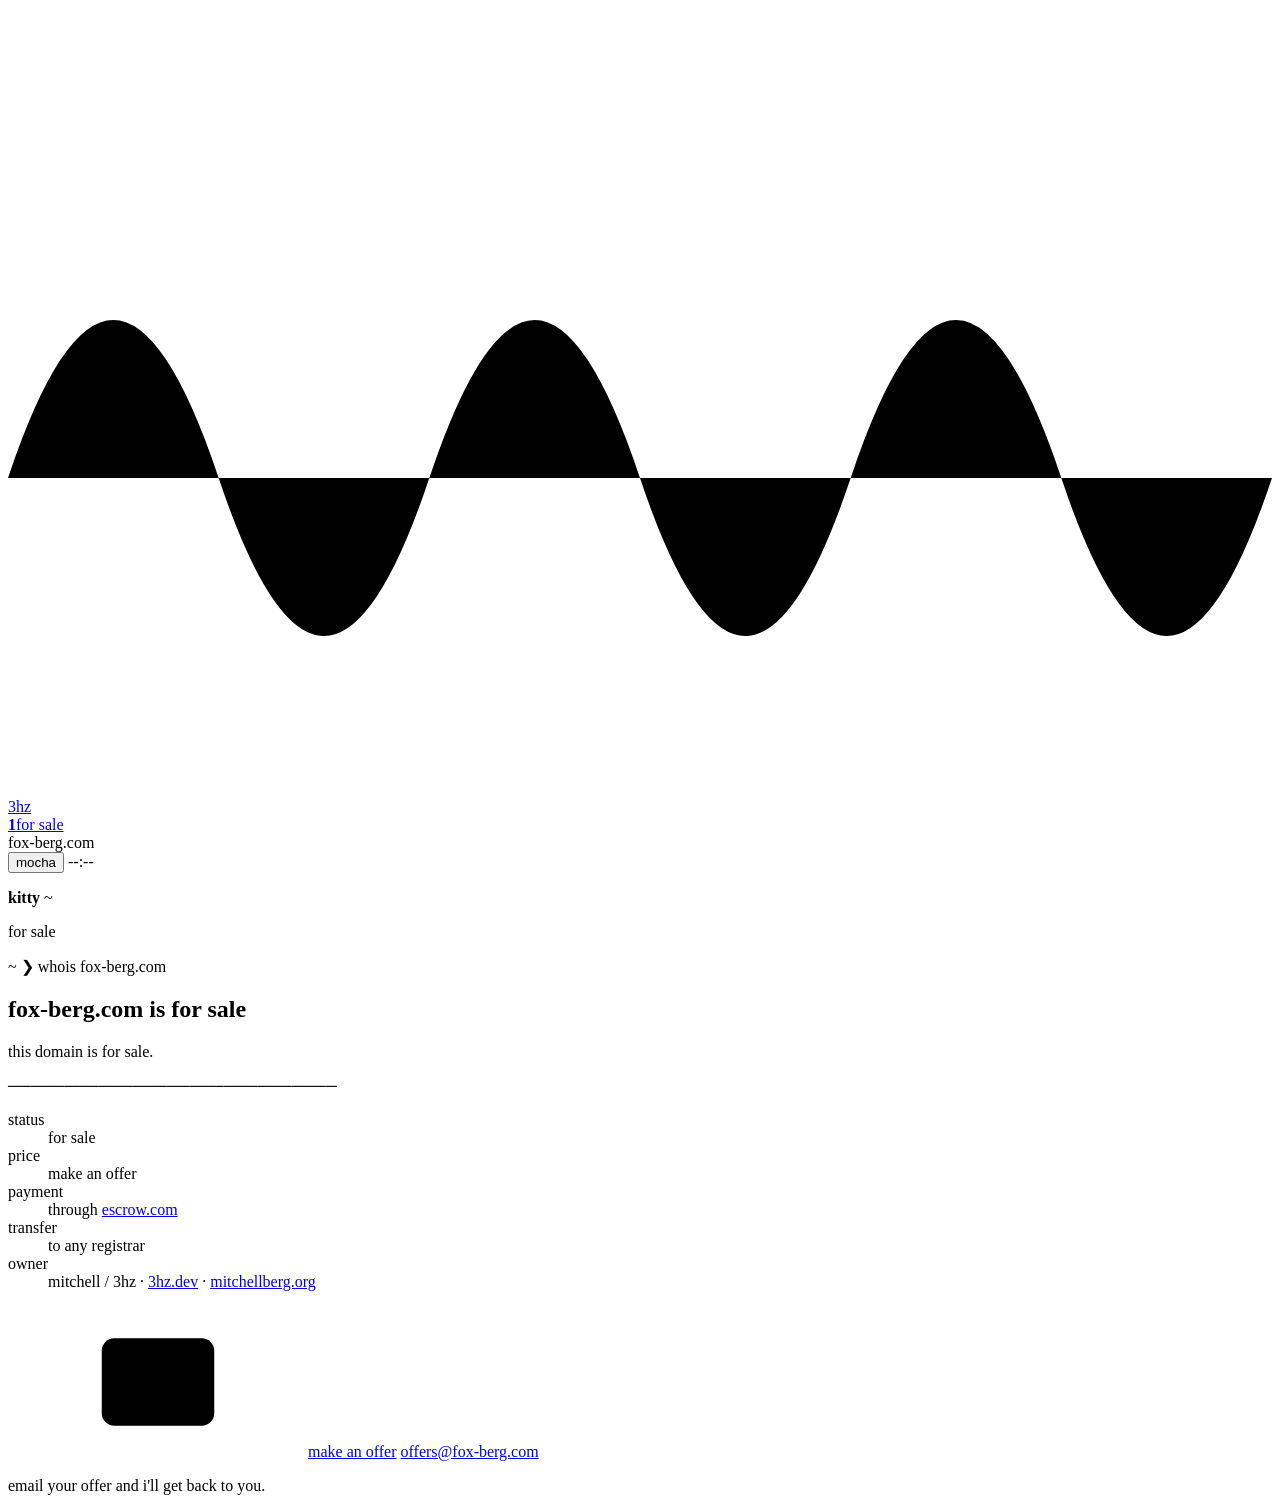
==== index.html @ fa97a782 "for-sale page" ====
<!DOCTYPE html>
<html lang="en">
<head>
  <meta charset="utf-8">
  <meta name="viewport" content="width=device-width, initial-scale=1">
  <title>fox-berg.com is for sale</title>
  <meta name="description" content="the domain fox-berg.com is for sale. make an offer.">
  <link rel="canonical" href="https://fox-berg.com/">
  <meta name="theme-color" content="#1e1e2e">
  <meta property="og:type" content="website">
  <meta property="og:site_name" content="fox-berg.com">
  <meta property="og:title" content="fox-berg.com is for sale">
  <meta property="og:description" content="the domain fox-berg.com is for sale. make an offer.">
  <meta property="og:image" content="https://fox-berg.com/assets/img/og.png">
  <meta property="og:image:width" content="1200">
  <meta property="og:image:height" content="630">
  <meta property="og:image:alt" content="a terminal window that says fox-berg.com, for sale, make an offer.">
  <meta property="og:url" content="https://fox-berg.com/">
  <meta name="twitter:card" content="summary_large_image">
  <meta name="twitter:title" content="fox-berg.com is for sale">
  <meta name="twitter:description" content="the domain fox-berg.com is for sale. make an offer.">
  <meta name="twitter:image" content="https://fox-berg.com/assets/img/og.png">
  <link rel="icon" href="/favicon.svg" type="image/svg+xml">
  <link rel="icon" href="/favicon-32.png" sizes="32x32" type="image/png">
  <link rel="apple-touch-icon" href="/apple-touch-icon.png">
  <link rel="preload" href="/assets/fonts/iosevka-400-normal.woff2" as="font" type="font/woff2" crossorigin>
  <link rel="preload" href="/assets/fonts/iosevka-700-normal.woff2" as="font" type="font/woff2" crossorigin>
  <link rel="stylesheet" href="/assets/css/style.css">
  <!-- pick the flavor before first paint: your saved pick, else latte if the system is light, else mocha -->
  <script>
    (function () {
      var f;
      try { f = localStorage.getItem('flavor'); } catch (e) {}
      if (!f && window.matchMedia && matchMedia('(prefers-color-scheme: light)').matches) f = 'latte';
      if (f) document.documentElement.dataset.flavor = f;
    })();
  </script>
</head>
<body>

<svg width="0" height="0" style="position:absolute" aria-hidden="true">
  <symbol id="i-mail" viewBox="0 0 24 24"><path d="M3 7a2 2 0 0 1 2 -2h14a2 2 0 0 1 2 2v10a2 2 0 0 1 -2 2h-14a2 2 0 0 1 -2 -2v-10z"/><path d="M3 7l9 6l9 -6"/></symbol>
</svg>

<canvas id="wall" aria-hidden="true"></canvas>

<header class="bar">
  <a class="bar-logo" href="https://3hz.dev" aria-label="3hz.dev, the owner's site">
    <svg viewBox="0 0 24 12" aria-hidden="true"><path d="M0 6 Q2 0 4 6 T8 6 T12 6 T16 6 T20 6 T24 6"/></svg>
    <span>3hz</span>
  </a>
  <nav class="ws" aria-label="this page">
    <a href="/" aria-current="page"><b>1</b><span>for sale</span></a>
  </nav>
  <div class="bar-title" aria-hidden="true">fox-berg.com</div>
  <div class="bar-mods">
    <button class="mod mod-flavor" id="flavor" type="button" title="switch catppuccin flavor (t)">
      <span class="swatch" aria-hidden="true"></span><span id="flavor-name">mocha</span>
    </button>
    <span class="mod mod-clock" title="my local time (chicago)"><time id="clock">--:--</time></span>
  </div>
</header>

<main class="sale">
  <section class="win" aria-labelledby="t-sale">
    <header class="win-bar"><p class="win-title" aria-hidden="true"><b>kitty</b> ~</p><span class="win-meta">for sale</span></header>
    <div class="win-body">
      <p class="cmd" aria-hidden="true"><span class="p-dir">~</span> <span class="p-arrow">❯</span> whois fox-berg.com</p>
      <h1 class="sale-name" id="t-sale">fox-berg<span class="tld">.com</span><span class="sr-only"> is for sale</span></h1>
      <p class="sale-intro">this domain is for sale.</p>
      <div class="sale-rule" aria-hidden="true">─────────────────────────────</div>
      <dl class="sale-info">
        <div><dt>status</dt><dd class="on">for sale</dd></div>
        <div><dt>price</dt><dd>make an offer</dd></div>
        <div><dt>payment</dt><dd>through <a href="https://www.escrow.com">escrow.com</a></dd></div>
        <div><dt>transfer</dt><dd>to any registrar</dd></div>
        <div><dt>owner</dt><dd>mitchell / 3hz · <a href="https://3hz.dev">3hz.dev</a> · <a href="https://mitchellberg.org">mitchellberg.org</a></dd></div>
      </dl>
      <div class="sale-cta">
        <a class="btn" href="mailto:offers@fox-berg.com?subject=offer%20for%20fox-berg.com"><svg class="ic" aria-hidden="true"><use href="#i-mail"/></svg>make an offer</a>
        <a class="sale-mail" href="mailto:offers@fox-berg.com?subject=offer%20for%20fox-berg.com">offers@fox-berg.com</a>
      </div>
      <p class="sale-note">email your offer and i'll get back to you.</p>
    </div>
  </section>
</main>

<script src="/assets/js/main.js" defer></script>
</body>
</html>
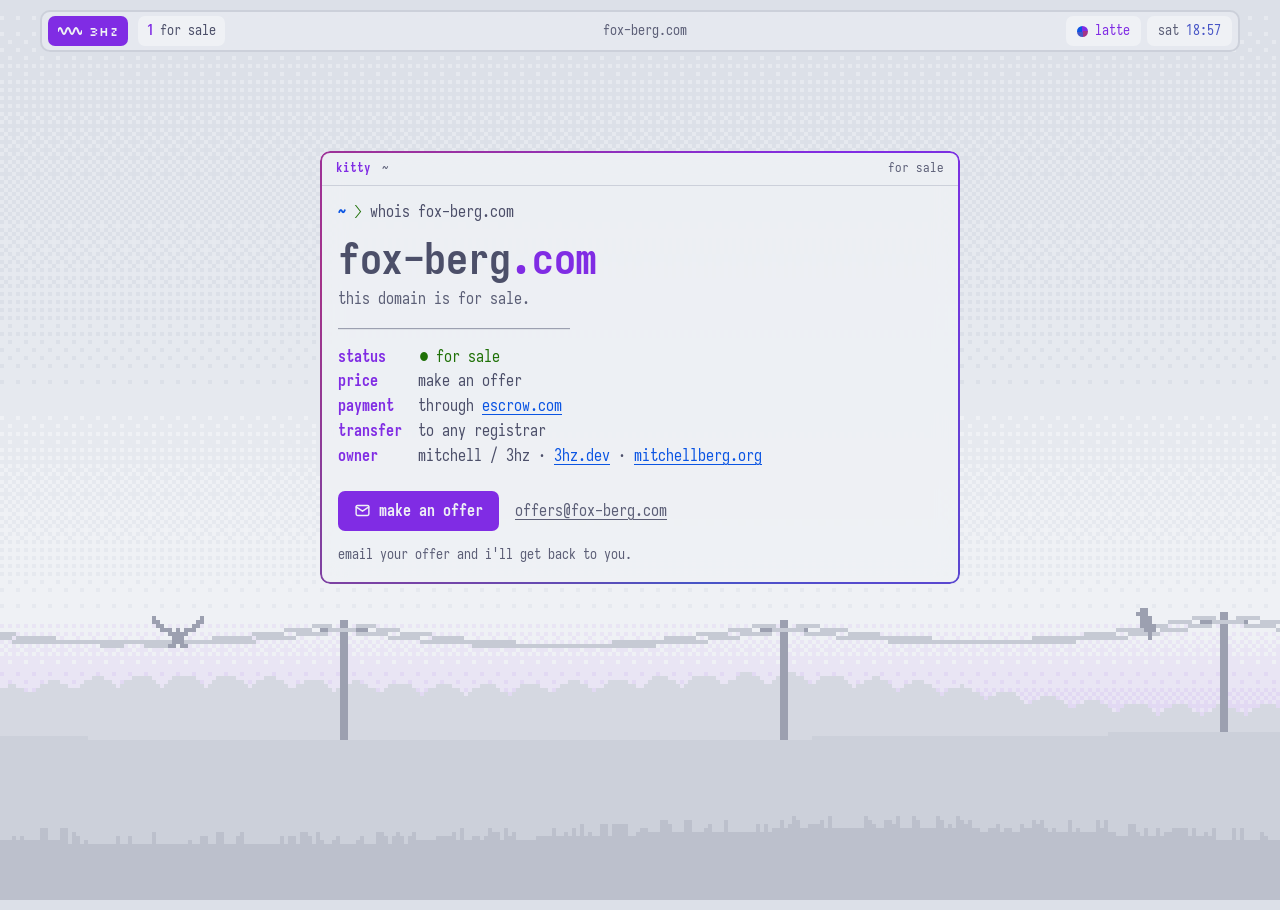
==== commit 55f2bcc4: "cloudflare web analytics" ====
--- a/index.html
+++ b/index.html
@@ -86,5 +86,6 @@
 </main>
 
 <script src="/assets/js/main.js" defer></script>
+<!-- Cloudflare Web Analytics: no cookies, just counts real visits --><script type='module' src='https://static.cloudflareinsights.com/beacon.min.js' data-cf-beacon='{"token": "6ed007b1c5c443219ea391eb0ec43e58"}'></script><!-- End Cloudflare Web Analytics -->
 </body>
 </html>
--- a/assets/css/style.css
+++ b/assets/css/style.css
@@ -0,0 +1,274 @@
+/* fox-berg.com
+   the for-sale page. same catppuccin windows as 3hz.dev, mitchellberg.org and naftaliro.dev.
+   colors: https://catppuccin.com/palette  (latte if your system is light, mocha otherwise) */
+
+@font-face { font-family: "Iosevka"; src: url("../fonts/iosevka-400-normal.woff2") format("woff2"); font-weight: 400; font-style: normal; font-display: swap; }
+@font-face { font-family: "Iosevka"; src: url("../fonts/iosevka-700-normal.woff2") format("woff2"); font-weight: 700; font-style: normal; font-display: swap; }
+@font-face { font-family: "Silkscreen"; src: url("../fonts/silkscreen-400.woff2") format("woff2"); font-weight: 400; font-style: normal; font-display: swap; }
+
+/* ── palettes ─────────────────────────────────────────── */
+
+:root, [data-flavor="mocha"] {
+  --rosewater:#f5e0dc; --flamingo:#f2cdcd; --pink:#f5c2e7; --mauve:#cba6f7; --red:#f38ba8; --maroon:#eba0ac;
+  --peach:#fab387; --yellow:#f9e2af; --green:#a6e3a1; --teal:#94e2d5; --sky:#89dceb; --sapphire:#74c7ec;
+  --blue:#89b4fa; --lavender:#b4befe; --text:#cdd6f4; --subtext1:#bac2de; --subtext0:#a6adc8;
+  --overlay2:#9399b2; --overlay1:#7f849c; --overlay0:#6c7086; --surface2:#585b70; --surface1:#45475a;
+  --surface0:#313244; --base:#1e1e2e; --mantle:#181825; --crust:#11111b;
+  color-scheme: dark;
+}
+[data-flavor="macchiato"] {
+  --rosewater:#f4dbd6; --flamingo:#f0c6c6; --pink:#f5bde6; --mauve:#c6a0f6; --red:#ed8796; --maroon:#ee99a0;
+  --peach:#f5a97f; --yellow:#eed49f; --green:#a6da95; --teal:#8bd5ca; --sky:#91d7e3; --sapphire:#7dc4e4;
+  --blue:#8aadf4; --lavender:#b7bdf8; --text:#cad3f5; --subtext1:#b8c0e0; --subtext0:#a5adcb;
+  --overlay2:#939ab7; --overlay1:#8087a2; --overlay0:#6e738d; --surface2:#5b6078; --surface1:#494d64;
+  --surface0:#363a4f; --base:#24273a; --mantle:#1e2030; --crust:#181926;
+  color-scheme: dark;
+}
+[data-flavor="frappe"] {
+  --rosewater:#f2d5cf; --flamingo:#eebebe; --pink:#f4b8e4; --mauve:#ca9ee6; --red:#e78284; --maroon:#ea999c;
+  --peach:#ef9f76; --yellow:#e5c890; --green:#a6d189; --teal:#81c8be; --sky:#99d1db; --sapphire:#85c1dc;
+  --blue:#8caaee; --lavender:#babbf1; --text:#c6d0f5; --subtext1:#b5bfe2; --subtext0:#a5adce;
+  --overlay2:#949cbb; --overlay1:#838ba7; --overlay0:#737994; --surface2:#626880; --surface1:#51576d;
+  --surface0:#414559; --base:#303446; --mantle:#292c3c; --crust:#232634;
+  color-scheme: dark;
+}
+[data-flavor="latte"] {
+  /* same deal as 3hz: latte's accents pulled darker so small text stays readable */
+  --rosewater:#974b3c; /* #dc8a78 */ --flamingo:#a24346; /* #dd7878 */ --pink:#a33389;  /* #ea76cb */
+  --mauve:#802ce4;     /* #8839ef */ --red:#c20f35;      /* #d20f39 */ --maroon:#c01935; /* #e64553 */
+  --peach:#aa4005;     /* #fe640b */ --yellow:#8a5507;   /* #df8e1d */ --green:#1f7107;  /* #40a02b */
+  --teal:#056d73;      /* #179299 */ --sky:#046993;      /* #04a5e5 */ --sapphire:#076c7c; /* #209fb5 */
+  --blue:#0b55e3;      /* #1e66f5 */ --lavender:#4755c6; /* #7287fd */
+  --text:#4c4f69; --subtext1:#5c5f77; --subtext0:#5c5f77; /* #6c6f85 */
+  --overlay2:#7c7f93; --overlay1:#8c8fa1; --overlay0:#9ca0b0; --surface2:#acb0be; --surface1:#bcc0cc;
+  --surface0:#ccd0da; --base:#eff1f5; --mantle:#e6e9ef; --crust:#dce0e8;
+  color-scheme: light;
+}
+
+/* ── knobs ────────────────────────────────────────────── */
+
+:root {
+  --chrome: var(--overlay2);
+  --radius: 10px;
+  --border: 2px;
+  --win-bg: color-mix(in srgb, var(--base) 84%, transparent);
+  --bar-bg: color-mix(in srgb, var(--mantle) 88%, transparent);
+  --mono: "Iosevka", "JetBrains Mono", ui-monospace, "SFMono-Regular", Menlo, Consolas, monospace;
+  --pixel: "Silkscreen", var(--mono);
+  --dim: var(--subtext0);
+  --pill: color-mix(in srgb, var(--surface0) 70%, var(--mantle));
+  --on-accent: var(--crust);
+}
+:root[data-flavor="latte"] { --pill: var(--base); --on-accent: var(--base); --chrome: var(--subtext0); }
+@supports not (color: color-mix(in srgb, red, blue)) {
+  :root { --win-bg: var(--base); --bar-bg: var(--mantle); --pill: var(--surface0); }
+}
+
+@property --angle { syntax: "<angle>"; inherits: false; initial-value: 45deg; }
+
+/* ── base ─────────────────────────────────────────────── */
+
+*, *::before, *::after { box-sizing: border-box; }
+html { background: var(--crust); -webkit-text-size-adjust: 100%; }
+body {
+  margin: 0;
+  min-height: 100vh;
+  font-family: var(--mono);
+  font-size: 15.5px;
+  line-height: 1.6;
+  color: var(--text);
+}
+p, dl, dd, h1, h2 { margin: 0; }
+a { color: var(--blue); text-decoration-thickness: 1px; text-underline-offset: 3px; }
+a:hover { color: var(--sky); }
+:focus-visible { outline: 2px solid var(--mauve); outline-offset: 2px; border-radius: 4px; }
+::selection { background: color-mix(in srgb, var(--mauve) 35%, transparent); color: var(--text); }
+b { font-weight: 700; }
+.ic { width: 18px; height: 18px; fill: none; stroke: currentColor; stroke-width: 2; stroke-linecap: round; stroke-linejoin: round; flex-shrink: 0; }
+.sr-only { position: absolute; width: 1px; height: 1px; margin: -1px; padding: 0; overflow: hidden; clip: rect(0 0 0 0); white-space: nowrap; border: 0; }
+
+/* the wallpaper canvas sits behind everything */
+#wall {
+  position: fixed; inset: 0;
+  width: 100vw; height: 100vh; height: 100lvh;
+  image-rendering: pixelated;
+  z-index: -1;
+  background: var(--crust);
+}
+
+/* ── bar ──────────────────────────────────────────────── */
+
+.bar {
+  position: sticky; top: 10px; z-index: 20;
+  display: flex; align-items: center; gap: 10px;
+  width: calc(100% - 20px);
+  max-width: 1200px;
+  height: 42px;
+  margin: 10px auto 0;
+  padding: 0 6px;
+  font-size: 13.5px;
+  background: var(--bar-bg);
+  border: var(--border) solid var(--surface0);
+  border-radius: var(--radius);
+  -webkit-backdrop-filter: blur(14px);
+  backdrop-filter: blur(14px);
+}
+.bar a { text-decoration: none; }
+
+.bar-logo {
+  display: flex; align-items: center; gap: 7px;
+  height: 30px; padding: 0 10px;
+  color: var(--on-accent);
+  background: var(--mauve);
+  border-radius: 7px;
+  font-family: var(--pixel);
+  font-size: 13px;
+  letter-spacing: .02em;
+}
+.bar-logo:hover { color: var(--on-accent); background: var(--lavender); }
+.bar-logo svg { width: 24px; height: 12px; fill: none; stroke: currentColor; stroke-width: 2; stroke-linecap: round; }
+
+.ws { display: flex; gap: 2px; }
+.ws a {
+  display: flex; align-items: center; gap: 6px;
+  height: 30px; padding: 0 9px;
+  color: var(--text);
+  background: var(--pill);
+  border-radius: 7px;
+}
+.ws a b { color: var(--mauve); font-weight: 700; }
+
+.bar-title {
+  flex: 1; min-width: 0;
+  text-align: center;
+  color: var(--subtext0);
+  white-space: nowrap; overflow: hidden; text-overflow: ellipsis;
+}
+
+.bar-mods { display: flex; gap: 6px; margin-left: auto; }
+.mod {
+  display: flex; align-items: center; gap: 7px;
+  height: 30px; padding: 0 11px;
+  font: inherit;
+  color: var(--subtext1);
+  background: var(--pill);
+  border: 0;
+  border-radius: 7px;
+  white-space: nowrap;
+}
+.mod-clock { color: var(--lavender); }
+.mod-clock .day { color: var(--dim); }
+.mod-flavor { color: var(--mauve); cursor: pointer; }
+.mod-flavor:hover { background: var(--surface1); }
+.swatch { width: 11px; height: 11px; border-radius: 50%; background: conic-gradient(var(--mauve) 0 25%, var(--pink) 0 50%, var(--lavender) 0 75%, var(--blue) 0); }
+
+/* ── window ───────────────────────────────────────────── */
+
+.win {
+  position: relative;
+  display: flex; flex-direction: column;
+  min-width: 0;
+  background: var(--win-bg);
+  border-radius: var(--radius);
+  -webkit-backdrop-filter: blur(12px) saturate(1.15);
+  backdrop-filter: blur(12px) saturate(1.15);
+}
+/* border lives on a masked pseudo-element so the translucent window
+   doesn't show the gradient through it */
+.win::before {
+  content: "";
+  position: absolute; inset: 0;
+  padding: var(--border);
+  border-radius: inherit;
+  background: conic-gradient(from var(--angle), var(--mauve), var(--lavender), var(--pink), var(--mauve));
+  -webkit-mask: linear-gradient(#000 0 0) content-box, linear-gradient(#000 0 0);
+  -webkit-mask-composite: xor;
+  mask: linear-gradient(#000 0 0) content-box exclude, linear-gradient(#000 0 0);
+  pointer-events: none;
+  animation: borderangle 8s linear infinite;
+}
+@keyframes borderangle { to { --angle: 405deg; } }
+
+.win-bar {
+  display: flex; align-items: center; justify-content: space-between; gap: 12px;
+  padding: 7px 16px 6px;
+  font-size: 13px;
+  color: var(--dim);
+  border-bottom: 1px solid var(--surface0);
+}
+.win-title { font-size: inherit; font-weight: 400; color: var(--subtext0); }
+.win-bar b { color: var(--mauve); margin-right: 4px; }
+.win-meta { color: var(--dim); }
+.win-body { flex: 1; padding: 14px 18px 18px; }
+
+.cmd { color: var(--text); margin-bottom: 10px; }
+.p-dir { color: var(--blue); font-weight: 700; }
+.p-arrow { color: var(--green); }
+
+/* ── the listing ──────────────────────────────────────── */
+
+.sale { max-width: 660px; margin: 11vh auto 0; padding: 0 10px; }
+
+.sale-name {
+  margin: 4px 0 2px;
+  font-size: clamp(30px, 8vw, 44px);
+  font-weight: 700;
+  line-height: 1.15;
+  letter-spacing: -.01em;
+  color: var(--text);
+  overflow-wrap: anywhere;
+}
+.sale-name .tld { color: var(--mauve); }
+.sale-intro { color: var(--subtext1); }
+.sale-rule { margin: 8px 0 6px; color: var(--overlay0); line-height: 1.2; overflow: hidden; white-space: nowrap; }
+
+.sale-info > div { display: grid; grid-template-columns: 9ch 1fr; column-gap: 1ch; }
+.sale-info dt { color: var(--mauve); font-weight: 700; }
+.sale-info dd { min-width: 0; overflow-wrap: anywhere; }
+.on { color: var(--green); }
+.on::before { content: "● "; font-size: .8em; vertical-align: 1px; }
+
+.sale-cta { display: flex; flex-wrap: wrap; align-items: center; gap: 10px 16px; margin-top: 22px; }
+.btn {
+  display: inline-flex; align-items: center; gap: 8px;
+  padding: 8px 16px;
+  font-weight: 700;
+  color: var(--on-accent);
+  background: var(--mauve);
+  border-radius: 7px;
+  text-decoration: none;
+}
+.btn:hover { color: var(--on-accent); background: var(--lavender); }
+.btn .ic { width: 17px; height: 17px; }
+.sale-mail { color: var(--subtext1); }
+.sale-note { margin-top: 12px; font-size: 14px; color: var(--dim); }
+
+/* the 404 page */
+.err { color: var(--red); }
+
+/* ── smaller screens ──────────────────────────────────── */
+
+@media (max-width: 1039px) {
+  .bar { max-width: 740px; }
+  .bar-title { display: none; }
+}
+
+@media (max-width: 720px) {
+  body { font-size: 15px; }
+  :root { --win-bg: var(--base); --bar-bg: var(--mantle); }
+  .bar { width: calc(100% - 16px); margin: 8px auto 0; top: 8px; gap: 6px; padding: 0 4px; }
+  .win, .bar { -webkit-backdrop-filter: none; backdrop-filter: none; }
+  .mod { padding: 0 9px; }
+  .mod-flavor #flavor-name { display: none; }
+  .sale { margin-top: 6vh; padding: 0 8px; }
+  .win-body { padding: 12px 14px 16px; }
+}
+
+@media (max-width: 380px) {
+  .bar-logo span { display: none; }
+  .mod-clock { display: none; }
+}
+
+@media (prefers-reduced-motion: reduce) {
+  *, *::before, *::after { animation: none !important; transition: none !important; }
+}
